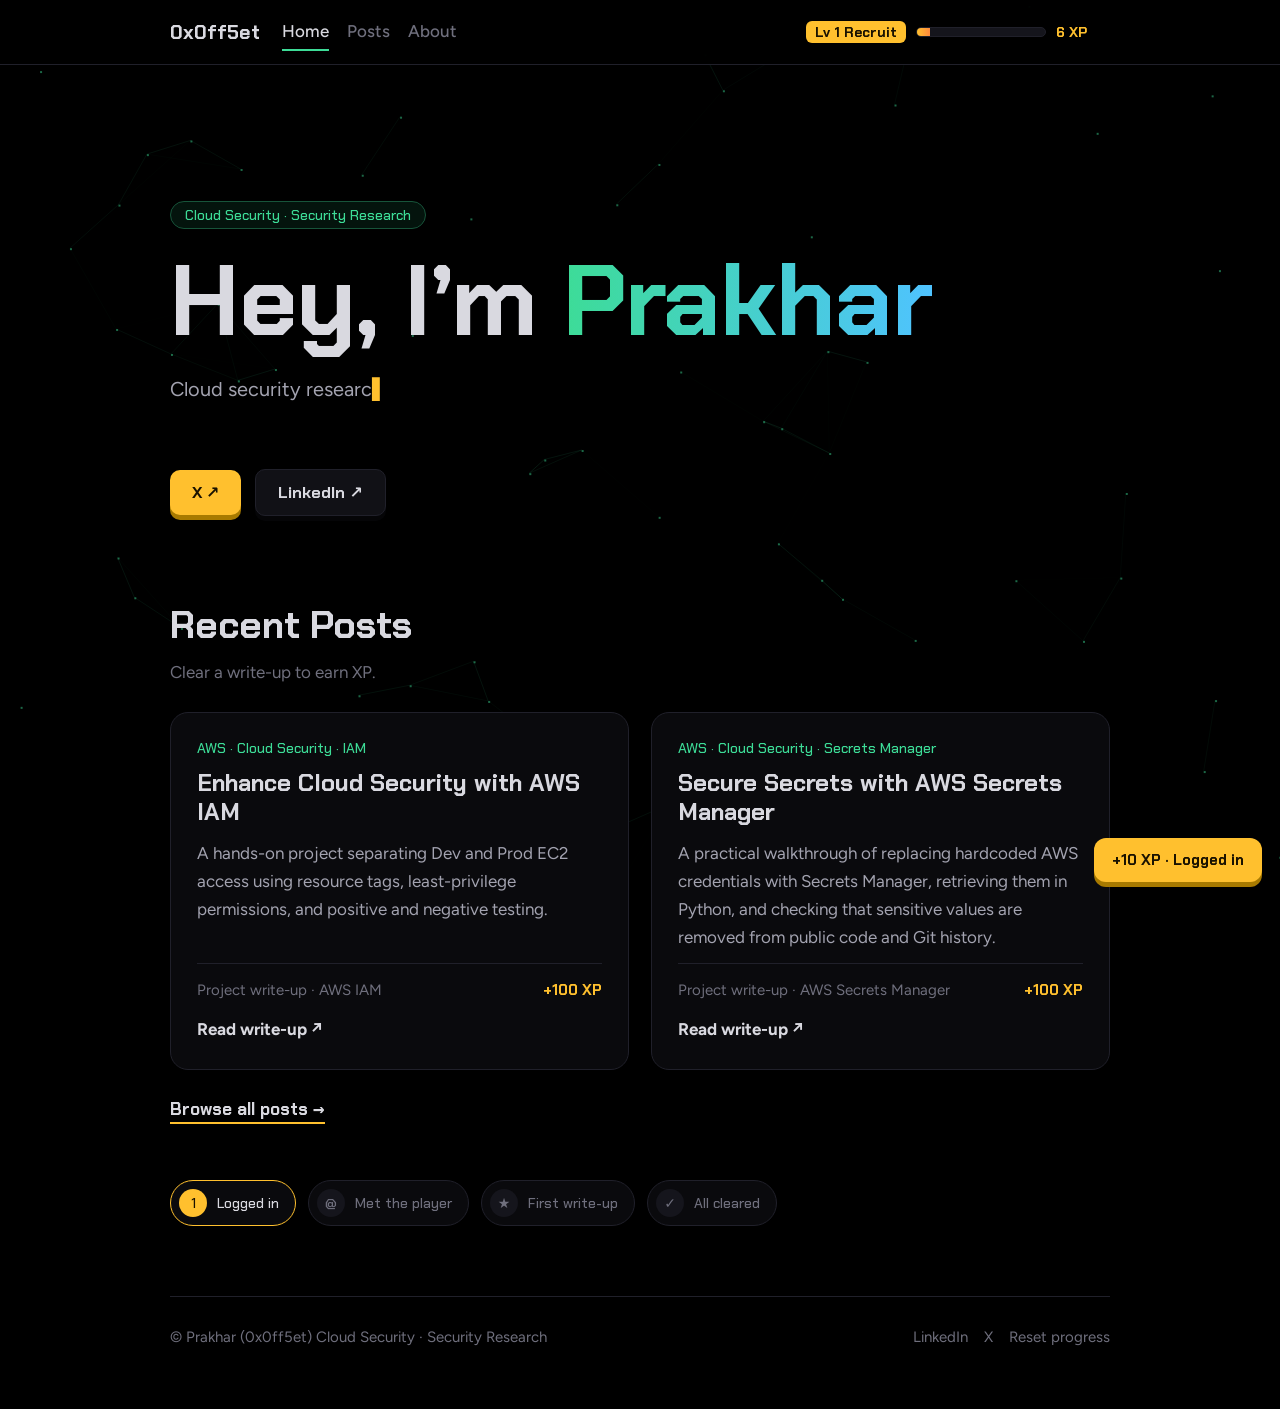
==== index.html @ 75970818 "Add files via upload" ====
<!DOCTYPE html>
<html lang="en">
<head>
<meta charset="utf-8">
<meta name="viewport" content="width=device-width, initial-scale=1">
<title>Prakhar (0x0ff5et) — Cloud Security & Write-ups</title>
<meta name="description" content="Prakhar (0x0ff5et) — cloud security projects, technical write-ups, and security research.">
<meta property="og:title" content="Prakhar (0x0ff5et) — Cloud Security & Write-ups">
<meta property="og:description" content="Prakhar (0x0ff5et) — cloud security projects, technical write-ups, and security research.">
<meta property="og:type" content="website">
<meta name="theme-color" content="#000000">
<link rel="preconnect" href="https://fonts.googleapis.com">
<link rel="preconnect" href="https://fonts.gstatic.com" crossorigin>
<link href="https://fonts.googleapis.com/css2?family=Chakra+Petch:wght@500;700&family=Figtree:wght@400;500;700&family=JetBrains+Mono:wght@400;500&display=swap" rel="stylesheet">
<link rel="stylesheet" href="styles.css">
</head>
<body data-page="home">
<canvas id="fx" aria-hidden="true"></canvas>
<a class="skip" href="#main">Skip to content</a>
<header class="top"><div class="wrap">
  <a class="logo" href="index.html">0x0ff5et</a>
  <nav aria-label="Main"><a href="index.html" aria-current="page">Home</a><a href="posts.html">Posts</a><a href="about.html">About</a></nav>
  <div class="hud" aria-live="polite"><b id="lv">Lv 1</b><div class="bar" role="progressbar" aria-label="Experience" id="bar"><i id="fill"></i></div><span class="xp" id="xpn">0 XP</span></div>
</div><div class="prog" id="prog"></div></header>
<main id="main" class="wrap">
  <section class="hero">
    <span class="tag">Cloud Security · Security Research</span>
    <h1>Hey, I’m <em>Prakhar</em></h1>
    <p class="lead" id="lead" data-text="Cloud security researcher building, testing, and documenting practical security projects">Cloud security researcher building, testing, and documenting practical security projects</p>
    <a class="btn" href="https://x.com/0x0ff5et" target="_blank" rel="noopener">X ↗</a>
    <a class="btn alt" href="https://www.linkedin.com/in/0x0ff5et/" target="_blank" rel="noopener">LinkedIn ↗</a>
  </section>
  <section>
    <h2>Recent Posts</h2>
    <p class="sub">Clear a write-up to earn XP.</p>
    <div class="grid">
      <a class="q" href="aws-iam-project.html" data-slug="aws-iam-project" data-tags="AWS|IAM">
        <span class="cat">AWS · Cloud Security · IAM</span>
        <h3>Enhance Cloud Security with AWS IAM</h3>
        <p>A hands-on project separating Dev and Prod EC2 access using resource tags, least-privilege permissions, and positive and negative testing.</p>
        <div class="foot"><span>Project write-up · AWS IAM</span><span class="reward">+100 XP</span></div>
        <span class="go">Read write-up ↗</span>
      </a>
      <a class="q" href="aws-secrets-manager-project.html" data-slug="aws-secrets-manager-project" data-tags="AWS|Secrets Manager">
        <span class="cat">AWS · Cloud Security · Secrets Manager</span>
        <h3>Secure Secrets with AWS Secrets Manager</h3>
        <p>A practical walkthrough of replacing hardcoded AWS credentials with Secrets Manager, retrieving them in Python, and checking that sensitive values are removed from public code and Git history.</p>
        <div class="foot"><span>Project write-up · AWS Secrets Manager</span><span class="reward">+100 XP</span></div>
        <span class="go">Read write-up ↗</span>
      </a>
    </div>
    <a class="more" href="posts.html">Browse all posts →</a>
    <div class="badges" id="badges" aria-label="Badges"></div>
  </section>
</main>
<div class="wrap"><footer>
  <span>© Prakhar (0x0ff5et) Cloud Security · Security Research</span>
  <span class="links"><a href="https://www.linkedin.com/in/0x0ff5et/" target="_blank" rel="noopener">LinkedIn</a><a href="https://x.com/0x0ff5et" target="_blank" rel="noopener">X</a><a href="#" id="reset">Reset progress</a></span>
</footer></div>
<div id="toast" aria-live="polite"></div>
<div id="lb" class="lb" hidden><img alt=""></div>
<script src="script.js"></script>
</body>
</html>
---- styles.css ----
:root{--bg:#000;--panel:#0a0a0d;--panel2:#111116;--line:#20202a;--text:#a3a3b0;--head:#d9d9e0;--mute:#6f6f7d;
--g:#3ddc97;--xp:#ffc02e;--vio:#8b5cff;--d:"Chakra Petch",system-ui,sans-serif;--b:"Figtree",system-ui,sans-serif;--m:"JetBrains Mono",ui-monospace,monospace}
*{box-sizing:border-box;margin:0}
html{color-scheme:dark;scroll-behavior:smooth;scroll-padding-top:84px}
body{background:var(--bg);color:var(--text);font:400 17px/1.65 var(--b);min-height:100vh;overflow-x:hidden}
a{color:inherit}
h1,h2,h3{color:var(--head)}
:focus-visible{outline:3px solid var(--xp);outline-offset:3px}
#fx{position:fixed;inset:0;z-index:0;pointer-events:none}
.wrap{position:relative;z-index:1;max-width:980px;margin:0 auto;padding:0 20px}
.skip{position:absolute;left:-999px}.skip:focus{left:12px;top:12px;background:var(--xp);color:#000;padding:8px 12px;z-index:99}

/* top bar */
.top{position:sticky;top:0;z-index:20;background:#000000d9;backdrop-filter:blur(10px);border-bottom:1px solid var(--line)}
.top .wrap{display:flex;align-items:center;gap:22px;height:64px}
.logo{font:700 20px var(--d);color:var(--head);text-decoration:none}
nav{display:flex;gap:18px}
nav a{color:var(--mute);text-decoration:none;font-weight:500;padding:4px 0;border-bottom:2px solid transparent;transition:color .2s,border-color .2s}
nav a:hover{color:var(--head)}nav a[aria-current=page]{color:var(--head);border-color:var(--g)}
.hud{margin-left:auto;display:flex;align-items:center;gap:10px}
.hud b{font:700 14px var(--d);background:var(--xp);color:#1a1200;padding:2px 9px;border-radius:6px;white-space:nowrap}
.bar{width:130px;height:10px;background:#15151c;border:1px solid var(--line);border-radius:6px;overflow:hidden}
.bar i{display:block;height:100%;width:0;background:linear-gradient(90deg,var(--xp),#ff8a3d);transition:width .8s cubic-bezier(.2,.9,.3,1.1);position:relative;overflow:hidden}
.bar i::after{content:"";position:absolute;inset:0;background:linear-gradient(100deg,transparent 30%,#fff8 50%,transparent 70%);transform:translateX(-100%);animation:shine 2.4s infinite}
@keyframes shine{to{transform:translateX(100%)}}
.xp{font:700 14px var(--d);color:var(--xp);min-width:54px}
.prog{position:absolute;left:0;bottom:-1px;height:2px;width:0;background:var(--g);box-shadow:0 0 10px var(--g)}
@media(max-width:700px){nav{display:none}.bar{width:80px}}

/* hero */
.hero{padding:15vh 0 8vh}
.tag{display:inline-block;font:500 14px var(--d);color:var(--g);border:1px solid #17543a;background:#04140d;padding:4px 14px;border-radius:99px;margin-bottom:22px;animation:rise .7s both}
h1{font:700 clamp(46px,9vw,100px)/1 var(--d);letter-spacing:-1px;animation:rise .7s .1s both}
h1 em{font-style:normal;background:linear-gradient(90deg,var(--g),#4fc3ff,var(--g));background-size:200% 100%;-webkit-background-clip:text;background-clip:text;color:transparent;animation:flow 5s linear infinite}
@keyframes flow{to{background-position:200% 0}}
@keyframes rise{from{opacity:0;transform:translateY(24px)}}
.lead{color:var(--text);font-size:20px;max-width:34em;margin:22px 0 30px;min-height:3.3em;animation:rise .7s .2s both}
.lead::after{content:"▌";color:var(--xp);animation:blink 1s steps(2) infinite}.lead.done::after{display:none}
@keyframes blink{50%{opacity:0}}
.btn{display:inline-block;font:700 16px var(--d);text-decoration:none;padding:12px 22px;border-radius:10px;background:var(--xp);color:#1a1200;box-shadow:0 5px 0 #a87a00;transition:transform .08s,box-shadow .08s;margin:0 10px 12px 0;border:0;cursor:pointer}
.btn:hover{transform:translateY(2px);box-shadow:0 3px 0 #a87a00}
.btn.alt{background:#111116;color:var(--head);box-shadow:0 5px 0 #050507;border:1px solid var(--line)}
.btn.alt:hover{box-shadow:0 3px 0 #050507}
h2{font:700 clamp(28px,4vw,38px) var(--d);margin-bottom:8px}
.h1s{font-size:clamp(36px,6vw,56px);animation:none;margin-bottom:10px}
.sub{color:var(--mute);margin-bottom:26px;max-width:60ch}
.page{padding-top:48px}

/* cards */
.grid{display:grid;grid-template-columns:repeat(auto-fit,minmax(min(100%,420px),1fr));gap:22px}
.q{--rx:0deg;--ry:0deg;position:relative;display:flex;flex-direction:column;gap:12px;text-decoration:none;background:var(--panel);border:1px solid var(--line);border-radius:18px;padding:26px;transform:perspective(900px) rotateX(var(--rx)) rotateY(var(--ry));transition:transform .15s,border-color .2s,box-shadow .2s;overflow:hidden}
.q::before{content:"";position:absolute;inset:0;background:radial-gradient(400px circle at var(--mx,50%) var(--my,0%),#3ddc9718,transparent 60%);opacity:0;transition:opacity .25s}
.q:hover{border-color:var(--g);box-shadow:0 18px 50px #3ddc9714}.q:hover::before{opacity:1}
.q>*{position:relative}
.cat{font:500 14px var(--d);color:var(--g)}
.q h3{font:700 24px/1.2 var(--d)}
.q p{color:var(--text);flex:1}
.q .foot{display:flex;justify-content:space-between;align-items:center;gap:10px;font-size:15px;color:var(--mute);border-top:1px solid var(--line);padding-top:14px}
.reward{font:700 15px var(--d);color:var(--xp)}
.go{color:var(--head);font-weight:700}
.q.cleared{border-color:#1b5f46}.q.cleared .reward{color:var(--g)}.q.cleared .reward::before{content:"Cleared · "}
.more{display:inline-block;margin-top:28px;font:700 17px var(--d);text-decoration:none;color:var(--head);border-bottom:2px solid var(--xp);padding-bottom:2px;transition:letter-spacing .2s}
.more:hover{letter-spacing:.5px}
.tools{display:flex;flex-wrap:wrap;gap:14px;align-items:center;margin-bottom:24px}
#search{background:var(--panel);border:1px solid var(--line);color:var(--head);font:500 16px var(--b);padding:10px 16px;border-radius:12px;min-width:240px}
#search::placeholder{color:var(--mute)}
.filters{display:flex;gap:8px;flex-wrap:wrap}
.chip{background:var(--panel);border:1px solid var(--line);color:var(--text);padding:6px 15px;border-radius:99px;font:500 14px var(--b);cursor:pointer;transition:border-color .2s}
.chip:hover{border-color:var(--g)}.chip[aria-pressed=true]{background:var(--g);border-color:var(--g);color:#04140d}
.empty{color:var(--mute);margin-top:20px}
.badges{display:flex;gap:12px;flex-wrap:wrap;margin-top:56px}
.bd{display:flex;align-items:center;gap:10px;padding:8px 16px 8px 8px;border:1px solid var(--line);border-radius:99px;color:var(--mute);font:500 14px var(--d);background:var(--panel)}
.bd span{width:28px;height:28px;border-radius:50%;display:grid;place-items:center;background:#15151c;font-size:14px}
.bd.on{color:var(--head);border-color:var(--xp)}.bd.on span{background:var(--xp);color:#1a1200}
.bd.pop span{animation:pulse .7s}@keyframes pulse{50%{transform:scale(1.5)}}

/* about */
.about{display:grid;grid-template-columns:300px 1fr;gap:36px;align-items:start;margin-top:26px}
@media(max-width:820px){.about{grid-template-columns:1fr}}
.pcard{background:var(--panel);border:1px solid var(--line);border-radius:18px;padding:24px;position:sticky;top:90px}
.pcard h2{font-size:22px;margin-bottom:14px;color:var(--g)}
.pcard dl{display:grid;grid-template-columns:auto 1fr;gap:8px 16px;margin-bottom:20px}
.pcard dt{color:var(--mute);font:500 14px var(--d)}.pcard dd{color:var(--head)}
.plinks .btn{padding:9px 16px;font-size:14px}
.skills{list-style:none;padding:0;display:grid;gap:8px;margin:12px 0 28px}
.skills li{background:var(--panel);border:1px solid var(--line);border-left:3px solid var(--g);border-radius:10px;padding:10px 16px}

/* article */
.art{max-width:800px;padding-top:44px}
.crumbs{color:var(--mute);font-size:15px;margin-bottom:12px}.crumbs a{color:var(--g);text-decoration:none}
.lead2{font-size:19px;color:var(--text);margin:10px 0 28px}
.quest{background:var(--panel);border:1px solid var(--line);border-radius:16px;padding:20px 24px;margin-bottom:38px}
.quest>div{display:flex;justify-content:space-between;gap:12px;margin-bottom:10px;font:700 16px var(--d);color:var(--head)}
.quest span{color:var(--xp);font-weight:700}
.quest ol{list-style:none;padding:0;display:grid;gap:4px}
.quest li{display:flex;gap:10px;align-items:center;font-size:15px;color:var(--mute)}
.quest li::before{content:"";width:16px;height:16px;border:2px solid var(--line);border-radius:5px;flex:none;transition:all .3s}
.quest li.on{color:var(--text)}.quest li.on::before{background:var(--g);border-color:var(--g);box-shadow:0 0 10px #3ddc9788}
.quest a{text-decoration:none}.quest a:hover{color:var(--head)}
.prose h2{font-size:30px;margin:54px 0 14px;padding-top:6px;border-top:1px solid var(--line)}
.prose h3{font:700 21px var(--d);margin:32px 0 10px}
.prose p,.prose ul,.prose ol{margin-bottom:16px}
.prose ul,.prose ol{padding-left:24px}.prose li{margin-bottom:6px}
.prose li::marker{color:var(--g)}
.prose strong{color:var(--head)}
.prose a{color:var(--g)}
code,kbd{font:500 .88em var(--m);background:#13131a;color:#c9c9d6;padding:2px 7px;border-radius:6px;border:1px solid var(--line)}
.code{position:relative;margin:18px 0 22px;background:#07070a;border:1px solid var(--line);border-radius:14px;overflow:hidden}
.code .lang{position:absolute;left:14px;top:8px;font:500 12px var(--m);color:var(--mute)}
.code pre{padding:34px 18px 18px;overflow-x:auto;font:400 14px/1.6 var(--m);color:#c2c2cf}
.code pre code{background:none;border:0;padding:0;font:inherit;color:inherit}
.copy{position:absolute;right:10px;top:8px;background:#13131a;border:1px solid var(--line);color:var(--text);font:500 12px var(--m);padding:3px 10px;border-radius:8px;cursor:pointer}
.copy:hover{border-color:var(--g);color:var(--head)}
figure{margin:20px 0 26px}
figure img{display:block;width:100%;height:auto;border:1px solid var(--line);border-radius:12px;cursor:zoom-in;background:var(--panel);transition:border-color .2s}
figure img:hover{border-color:var(--g)}
figcaption{color:var(--mute);font-size:14px;margin-top:8px}
.note{border-left:3px solid var(--xp);background:#120f03;color:var(--text);padding:12px 18px;border-radius:0 10px 10px 0;margin:18px 0}
.win{margin:70px 0 20px;text-align:center;border:1px solid #1b5f46;background:linear-gradient(#04140d,#000);border-radius:20px;padding:40px 24px}
.win h2{color:var(--g);margin-bottom:10px}.win p{max-width:48ch;margin:0 auto 22px}
.lb{position:fixed;inset:0;z-index:60;background:#000000ee;display:grid;place-items:center;padding:20px;cursor:zoom-out}
.lb[hidden]{display:none}.lb img{max-width:100%;max-height:100%;border-radius:10px}

/* 404 */
.nf{padding-top:16vh;text-align:left}.big{font:700 clamp(90px,22vw,200px)/1 var(--d);color:var(--g);text-shadow:0 0 40px #3ddc9755;animation:glitch 3s infinite}
@keyframes glitch{0%,92%,100%{transform:none}94%{transform:translate(-4px,2px)}96%{transform:translate(4px,-2px)}}

footer{border-top:1px solid var(--line);margin-top:70px;padding:28px 0 60px;color:var(--mute);font-size:15px;display:flex;justify-content:space-between;gap:20px;flex-wrap:wrap}
footer .links a{margin-left:16px;text-decoration:none}footer .links a:hover{color:var(--head)}
#toast{position:fixed;right:18px;bottom:18px;display:grid;gap:10px;z-index:70}
.t{background:var(--xp);color:#1a1200;font:700 15px var(--d);padding:12px 18px;border-radius:12px;box-shadow:0 5px 0 #a87a00;animation:pop .4s cubic-bezier(.2,1.5,.4,1)}
@keyframes pop{from{transform:translateY(30px) scale(.7);opacity:0}}
@media(prefers-reduced-motion:reduce){*,*::before,*::after{animation:none!important;transition:none!important;scroll-behavior:auto!important}.lead::after{display:none}}

/* about (modern bento layout) */
.a-hero{padding:4vh 0 6vh}
.a-hero h1{font-size:clamp(44px,8vw,92px);margin:4px 0 22px}
.lead3{font-size:clamp(18px,2.2vw,22px);color:var(--text);max-width:40em;animation:rise .7s .2s both}
.stats{list-style:none;padding:0;display:flex;flex-wrap:wrap;gap:12px;margin-top:30px;animation:rise .7s .3s both}
.stats li{background:var(--panel);border:1px solid var(--line);border-radius:12px;padding:10px 18px;color:var(--head);font-weight:500}
.stats span{display:block;color:var(--g);font:500 13px var(--d);margin-bottom:2px}
.bento{display:grid;grid-template-columns:1.5fr 1fr;grid-template-areas:"a c" "b c";gap:20px}
.t1{grid-area:a}.t2{grid-area:b}.t3{grid-area:c;align-self:start}
@media(max-width:820px){.bento{grid-template-columns:1fr;grid-template-areas:"a" "b" "c"}}
.tile{--mx:50%;--my:0%;position:relative;background:var(--panel);border:1px solid var(--line);border-radius:20px;padding:30px;overflow:hidden;transition:border-color .25s;animation:rise .7s both}
.t1{animation-delay:.4s}.t2{animation-delay:.5s}.t3{animation-delay:.6s}
.tile::before{content:"";position:absolute;inset:0;background:radial-gradient(420px circle at var(--mx) var(--my),#3ddc9717,transparent 60%);opacity:0;transition:opacity .3s}
.tile:hover{border-color:#1f6f50}.tile:hover::before{opacity:1}
.tile>*{position:relative}
.tile h2{font-size:28px;margin-bottom:14px}
.tile p+p{margin-top:14px}
.t3{border-top:3px solid var(--g)}
.focus{list-style:none;padding:0;display:grid;gap:12px}
.focus li{display:flex;gap:14px;align-items:flex-start;color:var(--head);line-height:1.4}
.focus li::before{content:"";width:9px;height:9px;margin-top:8px;border-radius:50%;background:var(--g);box-shadow:0 0 12px var(--g);flex:none}
.connect{text-align:center;margin:90px auto 10px;max-width:640px}
.connect h2{font-size:clamp(34px,5vw,52px);margin-bottom:12px}
.connect p{margin-bottom:26px}
.pill{display:inline-block;margin:0 6px 10px;padding:12px 26px;border:1px solid var(--line);border-radius:99px;background:var(--panel);color:var(--head);text-decoration:none;font:500 17px var(--b);transition:border-color .2s,box-shadow .2s,transform .15s}
.pill:hover{border-color:var(--g);box-shadow:0 0 24px #3ddc9726;transform:translateY(-2px)}
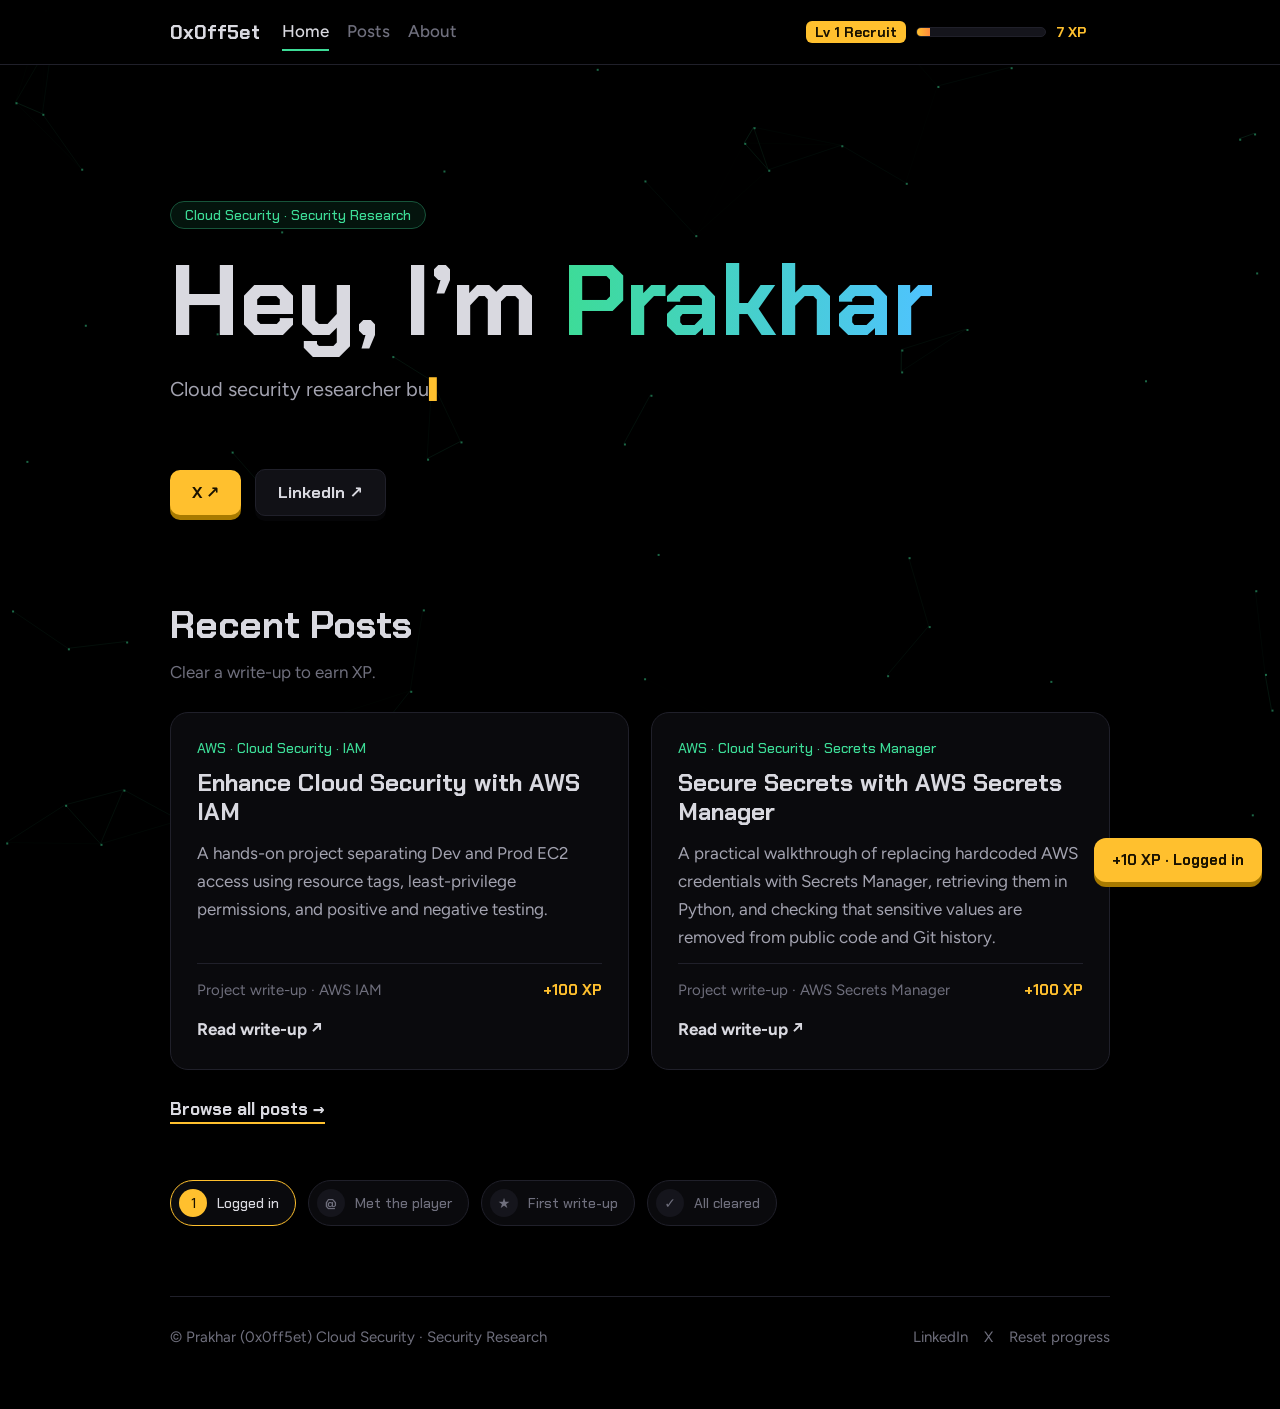
==== commit 0091384a: "Update index.html" ====
--- a/index.html
+++ b/index.html
@@ -26,7 +26,7 @@
   <section class="hero">
     <span class="tag">Cloud Security · Security Research</span>
     <h1>Hey, I’m <em>Prakhar</em></h1>
-    <p class="lead" id="lead" data-text="Cloud security researcher building, testing, and documenting practical security projects">Cloud security researcher building, testing, and documenting practical security projects</p>
+    <p class="lead" id="lead" data-text="Cloud security researcher building, testing, and documenting practical security projects">Cloud Security Engineer & Security Researcher focused on building, testing, and documenting practical security projects and research</p>
     <a class="btn" href="https://x.com/0x0ff5et" target="_blank" rel="noopener">X ↗</a>
     <a class="btn alt" href="https://www.linkedin.com/in/0x0ff5et/" target="_blank" rel="noopener">LinkedIn ↗</a>
   </section>
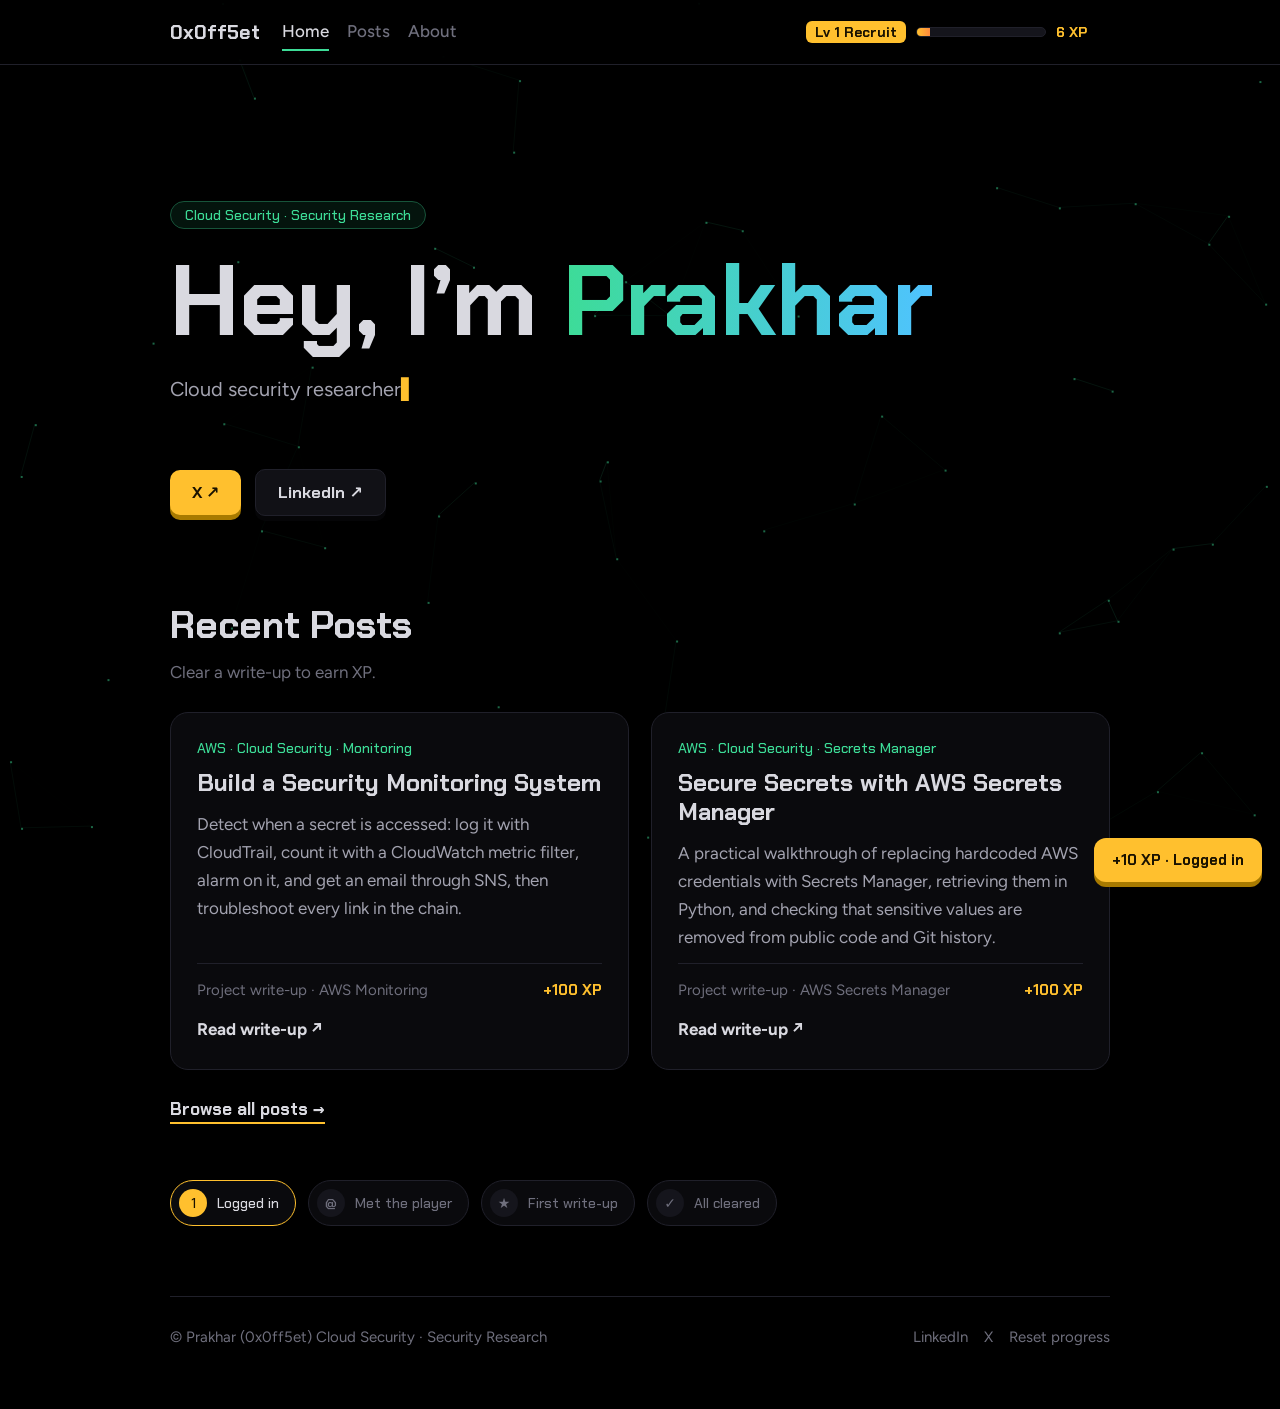
==== commit 9d06b1f0: "Update index.html" ====
--- a/index.html
+++ b/index.html
@@ -26,7 +26,7 @@
   <section class="hero">
     <span class="tag">Cloud Security · Security Research</span>
     <h1>Hey, I’m <em>Prakhar</em></h1>
-    <p class="lead" id="lead" data-text="Cloud security researcher building, testing, and documenting practical security projects">Cloud Security Engineer & Security Researcher focused on building, testing, and documenting practical security projects and research</p>
+    <p class="lead" id="lead" data-text="Cloud security researcher building, testing, and documenting practical security projects">Cloud security researcher building, testing, and documenting practical security projects</p>
     <a class="btn" href="https://x.com/0x0ff5et" target="_blank" rel="noopener">X ↗</a>
     <a class="btn alt" href="https://www.linkedin.com/in/0x0ff5et/" target="_blank" rel="noopener">LinkedIn ↗</a>
   </section>
@@ -34,11 +34,11 @@
     <h2>Recent Posts</h2>
     <p class="sub">Clear a write-up to earn XP.</p>
     <div class="grid">
-      <a class="q" href="aws-iam-project.html" data-slug="aws-iam-project" data-tags="AWS|IAM">
-        <span class="cat">AWS · Cloud Security · IAM</span>
-        <h3>Enhance Cloud Security with AWS IAM</h3>
-        <p>A hands-on project separating Dev and Prod EC2 access using resource tags, least-privilege permissions, and positive and negative testing.</p>
-        <div class="foot"><span>Project write-up · AWS IAM</span><span class="reward">+100 XP</span></div>
+      <a class="q" href="aws-security-monitoring-project.html" data-slug="aws-security-monitoring-project" data-tags="AWS|CloudTrail|CloudWatch|SNS">
+        <span class="cat">AWS · Cloud Security · Monitoring</span>
+        <h3>Build a Security Monitoring System</h3>
+        <p>Detect when a secret is accessed: log it with CloudTrail, count it with a CloudWatch metric filter, alarm on it, and get an email through SNS, then troubleshoot every link in the chain.</p>
+        <div class="foot"><span>Project write-up · AWS Monitoring</span><span class="reward">+100 XP</span></div>
         <span class="go">Read write-up ↗</span>
       </a>
       <a class="q" href="aws-secrets-manager-project.html" data-slug="aws-secrets-manager-project" data-tags="AWS|Secrets Manager">
